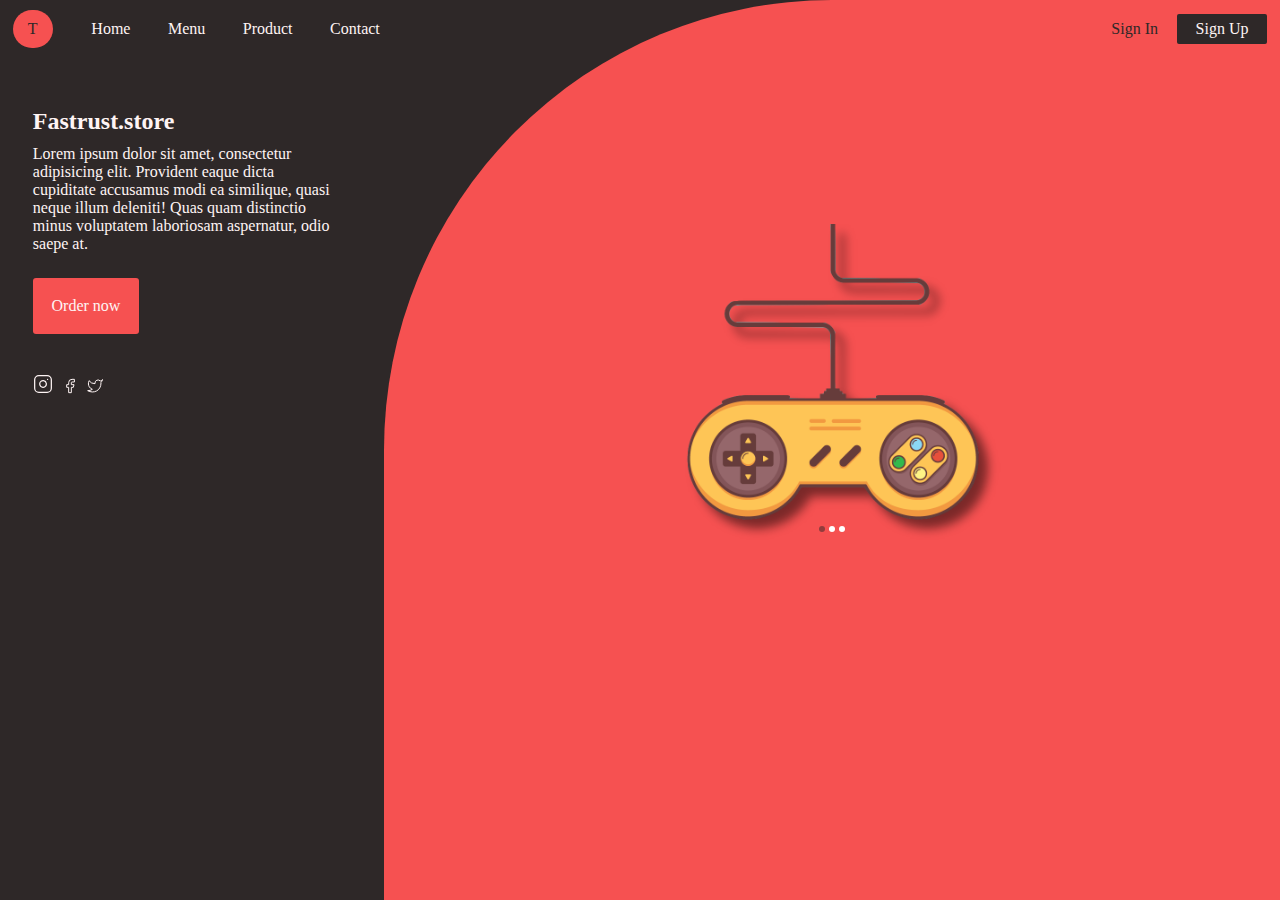
==== index.html @ e08f2fac "Rename landingPage.html to index.html" ====
<!DOCTYPE html>
<html lang="en">
<head>
    <meta charset="UTF-8">
    <meta http-equiv="X-UA-Compatible" content="IE=edge">
    <meta name="viewport" content="width=device-width, initial-scale=1.0">
    <title>Document</title>
    <link rel="stylesheet" href="/landingPage.css">
</head>
<body>
    <header>
        <nav>
            <div class="flex-container">
                 <div class="logo">T</div>
                 <div class="buttons">
                     <img class="menu hidden" src="/Icons/menu3.svg" alt="">
                     <img class="x hidden" src="/Icons/x.svg" alt="">
                </div>
                <div class="umum media-hidden">
                    <div class="item home">Home</div>
                    <div class="item menu">Menu</div>
                    <div class="item restaurants">Product</div>
                    <div class="item contact">Contact</div>
                </div>
                <div class="sign">
                    <div class="item sign-in">Sign In</div>
                    <div class="item sign-up">Sign Up</div>
                </div>     
            </div>
        </nav>
    </header>
    <main>
        <div class="content">
            <article>
                <h2>Fastrust.store</h2>
                <p>Lorem ipsum dolor sit amet, consectetur adipisicing elit. Provident eaque dicta cupiditate accusamus modi ea similique, quasi neque illum deleniti! Quas quam distinctio minus voluptatem laboriosam aspernatur, odio saepe at.</p>
                <span class="button">Order now</span>
            </article>
        </div>
        <div class="pattern-container">
            <div class="flex-container2">
                <div class="img">
                    <img class ="gimbot" src="/Ilustrasi/gaming1.png" alt="">
                    <img class="kaset hidden" src="/Ilustrasi/kaset.png" alt="">
                    <img class="imac hidden" src="/Ilustrasi/imac.png" alt="">
                </div>
                <div class="triple-bubble">
                    <ul>
                        <li class="first-bubble opacity"></li>
                        <li class="second-bubble"></li>
                        <li class="third-bubble"></li>
                    </ul>
                </div>
            </div>
        </div>
        <script src="/landingPage.js"></script>
    </main>
    <footer>
        <div class="icons">
            <img src="/Icons/ig-white.svg" alt="">
            <img src="/Icons/fb-white16.svg" alt="">
            <img src="/Icons/twitter-white.svg" alt="">
        </div>
    </footer>
    
</body>
</html>
---- landingPage.css ----
@import url('https://fonts.googleapis.com/css2?family=Montserrat&family=Poppins:wght@500&display=swap');

*{
    box-sizing: border-box;
    padding: 0;
    margin: 0;
}
body{
    width: 98%;
    margin: 0 auto;
    background-color: #2E2828;
}
header{
    margin-top: 10px;
}
.flex-container{
    display: flex;
    align-items: center;
}

.umum{
    display: flex;
    flex-grow: 1;
}
.umum .item{
   margin: 0 1.465vw 0 1.465vw;
   color: #FEF4F4;
   cursor: pointer;
}
.logo{
    padding: 0.782vw 1.172vw;
    margin-right: 20px;
    background-color: #F65151;
    border-radius: 30px;
    color: #2E2828;
}
.sign{
    display: flex;
}
.sign .item{
    cursor: pointer;
}
.sign .sign-in{
    padding: 0.49vw 1.465vw;
    color: #2E2828;
}
.sign .sign-up{
    padding: 0.49vw 1.465vw;
    color: #2E2828;
    background-color: #2E2828;
    border-radius: 2px;
    color: #FEF4F4;
}
.sign .sign-up:hover{
    background-color: #FEF4F4;
    color: #2E2828;
}

/* Main */

/* Right side */
.pattern-container{
    text-align: center;
    position: absolute;
    top: 0;
    right: 0;
    width: 70%;
    height: 100%;
    background-color:#F65151;
    border-top-left-radius: 50%;
    z-index: -1;
}
.pattern-container .flex-container2{
    top: 50%;
    left: 50%;
    transform: translate(-50%,-50%);
    display: flex;
    align-items:center;
    flex-direction: column;
    position: relative;
}
.flex-container2 img{
    width: 50%;  
}
.triple-bubble{
    position:absolute ;
    top: 65%;
}
.triple-bubble li{
    display: inline-block;
    padding: 3px;
    background-color: white;
    border-radius: 10px;
    cursor: pointer;
    z-index:1 ;
}
.triple-bubble .opacity{
    background-color: #2E2828;
    opacity: 0.5;
}

/* Left side */
.content{
    margin-top: 40px;
    color: #FEF4F4;
    padding: 20px 20px 0 20px;
}
article p{
    width: 25%;
    margin-top: 10px;
}
article .button{
    display: inline-block;
    margin-top: 25px;
    padding: 1.465vw ;
    background-color: #F65151;
    color: #FEF4F4;
    border-radius: 3px;
    cursor: pointer;
    font-family: Monstserrat;
}
article .button:hover{
    background-color: #FEF4F4;
    color: #2E2828;
}
/* footer */
.icons {
    margin: 40px 0 0 20px;
}
.icons img{
    margin-right: 5px;
    cursor: pointer;
}
.hidden{
    display: none;
}
@media only screen and (max-width : 600px){
    .pattern-container{
        width: 60%;
    
        
    }
    article p{
        width: 33%;
    }
    .logo{
        display: none;
    }
    .umum{
        display: block;
        flex-grow: 0;
        position: absolute;
        top: 30px;
        margin-top: 5px;
        left: 0;
    }
    .umum .item{
        background-color: #FEF4F4;
        padding: 7.5px 15px 7.5px 15px;
        color: #2E2828;    
    }
    .home{
        border-top-left-radius: 3px;
        border-top-right-radius: 3px;
    }
    .contact{
        border-bottom-left-radius: 3px;
        border-bottom-right-radius: 3px;
    }
    .umum .item:hover{
        background-color: #F65151;
        color: #FEF4F4;
    }
    .menu{
        display: block;
        cursor: pointer;
    }
    .x{
        cursor: pointer;
    }
    .buttons{
        flex-grow: 1;
    }
    .media-hidden{
        display: none;
    }
}
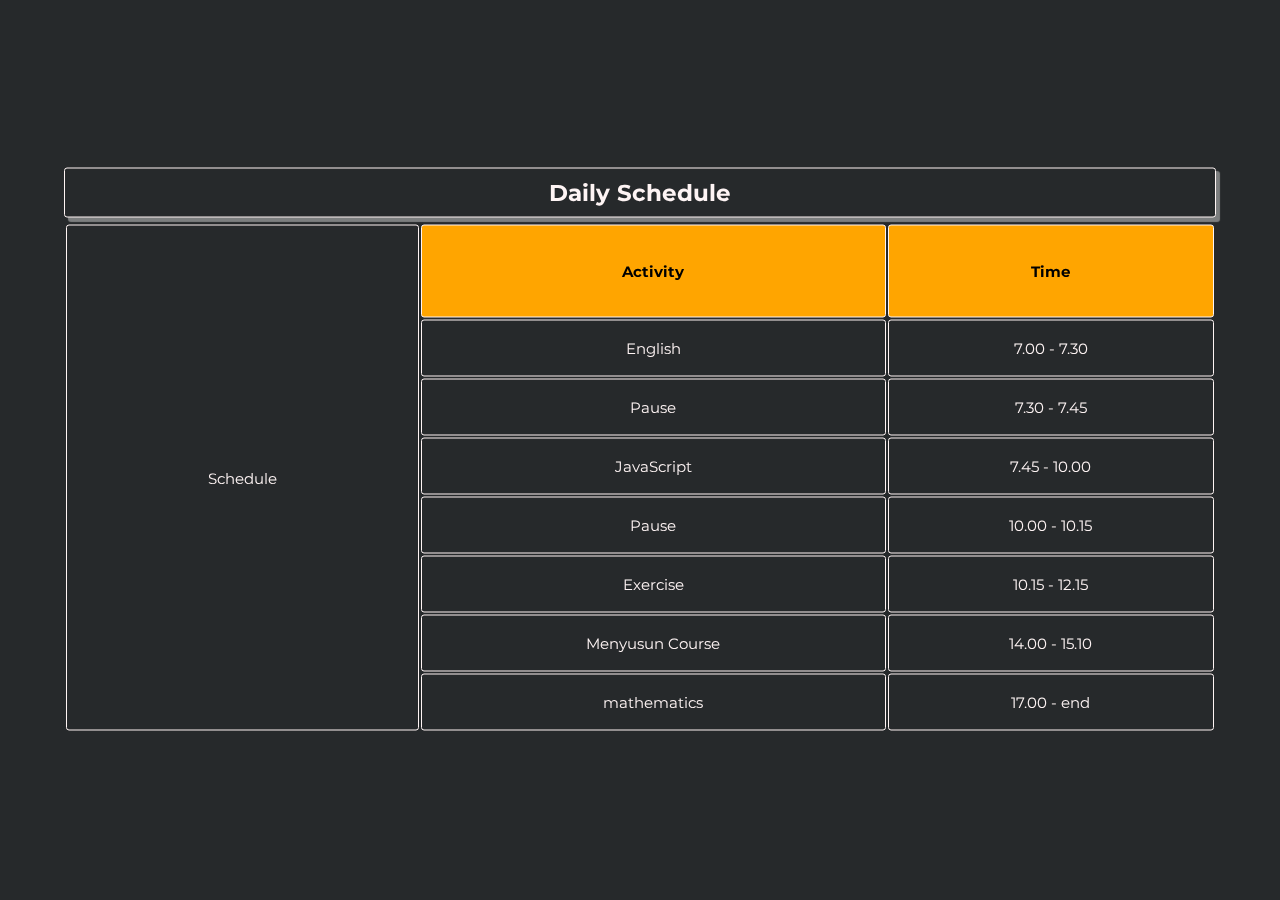
==== commit deb61c69: "Project kedua (jadwal)" ====
--- a/index.html
+++ b/index.html
@@ -5,63 +5,54 @@
     <meta http-equiv="X-UA-Compatible" content="IE=edge">
     <meta name="viewport" content="width=device-width, initial-scale=1.0">
     <title>Document</title>
-    <link rel="stylesheet" href="/landingPage.css">
+    <link rel="stylesheet" href="jadwal.css">
 </head>
 <body>
     <header>
-        <nav>
-            <div class="flex-container">
-                 <div class="logo">T</div>
-                 <div class="buttons">
-                     <img class="menu hidden" src="/Icons/menu3.svg" alt="">
-                     <img class="x hidden" src="/Icons/x.svg" alt="">
-                </div>
-                <div class="umum media-hidden">
-                    <div class="item home">Home</div>
-                    <div class="item menu">Menu</div>
-                    <div class="item restaurants">Product</div>
-                    <div class="item contact">Contact</div>
-                </div>
-                <div class="sign">
-                    <div class="item sign-in">Sign In</div>
-                    <div class="item sign-up">Sign Up</div>
-                </div>     
-            </div>
-        </nav>
+        <h2>Daily Schedule</h2>
     </header>
     <main>
         <div class="content">
-            <article>
-                <h2>Fastrust.store</h2>
-                <p>Lorem ipsum dolor sit amet, consectetur adipisicing elit. Provident eaque dicta cupiditate accusamus modi ea similique, quasi neque illum deleniti! Quas quam distinctio minus voluptatem laboriosam aspernatur, odio saepe at.</p>
-                <span class="button">Order now</span>
-            </article>
+            <table>
+                <tbody>
+                    <tr>
+                        <td class="daily-schedule" rowspan="8">Schedule</td>
+                        <th >Activity</th>
+                        <th>Time</th>
+                    </tr>
+                    <tr>
+                        <td>English</td>
+                        <td>7.00 - 7.30</td>
+                    </tr>
+                    <tr>
+                        <td>Pause</td>
+                        <td>7.30 - 7.45</td>
+                    </tr>
+                    <tr>
+                        <td>JavaScript</td>
+                        <td>7.45 - 10.00</td>
+                    </tr>
+                    <tr>
+                        <td>Pause</td>
+                        <td>10.00 - 10.15</td>
+                    </tr>
+                    <tr>
+                        <td>Exercise</td>
+                        <td>10.15 - 12.15</td>
+                    </tr>
+                    <tr>
+                        <td>Menyusun Course</td>
+                        <td>14.00 - 15.10</td>
+                    </tr>
+                    <tr>
+                        <td>mathematics</td>
+                        <td>17.00 - end</td>
+                    </tr>
+                </tbody>
+                    
+                </thead>
+            </table>
         </div>
-        <div class="pattern-container">
-            <div class="flex-container2">
-                <div class="img">
-                    <img class ="gimbot" src="/Ilustrasi/gaming1.png" alt="">
-                    <img class="kaset hidden" src="/Ilustrasi/kaset.png" alt="">
-                    <img class="imac hidden" src="/Ilustrasi/imac.png" alt="">
-                </div>
-                <div class="triple-bubble">
-                    <ul>
-                        <li class="first-bubble opacity"></li>
-                        <li class="second-bubble"></li>
-                        <li class="third-bubble"></li>
-                    </ul>
-                </div>
-            </div>
-        </div>
-        <script src="/landingPage.js"></script>
     </main>
-    <footer>
-        <div class="icons">
-            <img src="/Icons/ig-white.svg" alt="">
-            <img src="/Icons/fb-white16.svg" alt="">
-            <img src="/Icons/twitter-white.svg" alt="">
-        </div>
-    </footer>
-    
 </body>
-</html>
+</html>--- a/jadwal.css
+++ b/jadwal.css
@@ -0,0 +1,103 @@
+@import url('https://fonts.googleapis.com/css2?family=Montserrat&family=Poppins:wght@500&display=swap');
+
+*{
+    padding: 0;
+    margin: 0;
+    box-sizing:border-box;
+}
+body{
+    font-family: Montserrat;
+    font-size: 1.198vw;
+    width: 90%;
+    position: fixed;
+    left: 50%;
+    top: 50%;
+    transform: translate(-50%,-50%);
+    background-color: #26292B;
+}
+header{
+    /* border: 1px solid black; */
+    box-shadow: 4px 4px 1px 0px rgba(255, 255, 255, 0.4);
+    background-color: #26292B;
+    text-align: center;
+    padding: 10px;
+    border-radius: 3px;
+    border: 1px solid #FEF4F4;
+}
+h2{
+    font-size: 1.5em;
+}
+main{
+    margin-top: 5px;
+}
+h2{
+    display: inline-block;
+    color: #FEF4F4;
+}
+table{
+    width: 100%;
+    text-align: center;
+}
+tbody th{
+    padding: 36px;
+    background-color: orange;
+    border: 1px solid #FEF4F4;
+    border-radius: 3px;
+}
+tbody td{
+    padding: 18px;
+    border: 1px solid #FEF4F4;
+    border-radius: 3px;
+    color: #FEF4F4;
+}
+.daily-schedule{
+    padding:30px;
+    border: 1px solid #FEF4F4;
+    background-color: #26292B;
+    color: #FEF4F4;
+    border-radius: 3px;
+}
+
+@media only screen and (max-width : 992px){
+    h2{
+        font-size: 2em;
+    }
+    tbody th{
+        font-size: 1.5vw;
+    }
+    tbody td{
+        font-size: 1.5vw;
+    }
+}
+
+@media only screen and (max-width : 768px){
+    tbody th{
+        font-size: 1.8vw;
+        padding: 40px 0;
+    }
+    tbody td{
+        padding: 20px 0;
+        font-size: 1.8vw;
+    }
+
+}
+@media only screen and (max-width : 600px){
+    h2{
+        font-size: 3em;
+    }
+    tbody th{
+        font-size: 2vw;
+        padding: 30px 20px;
+    }
+    tbody td{
+        padding: 20px 20px;
+        font-size: 2vw;
+    }
+    .daily-schedule{
+        padding:45px;
+    }
+    header{
+        box-shadow: 3px 3px 1px 0px rgba(255, 255, 255, 0.4);
+    }
+
+}